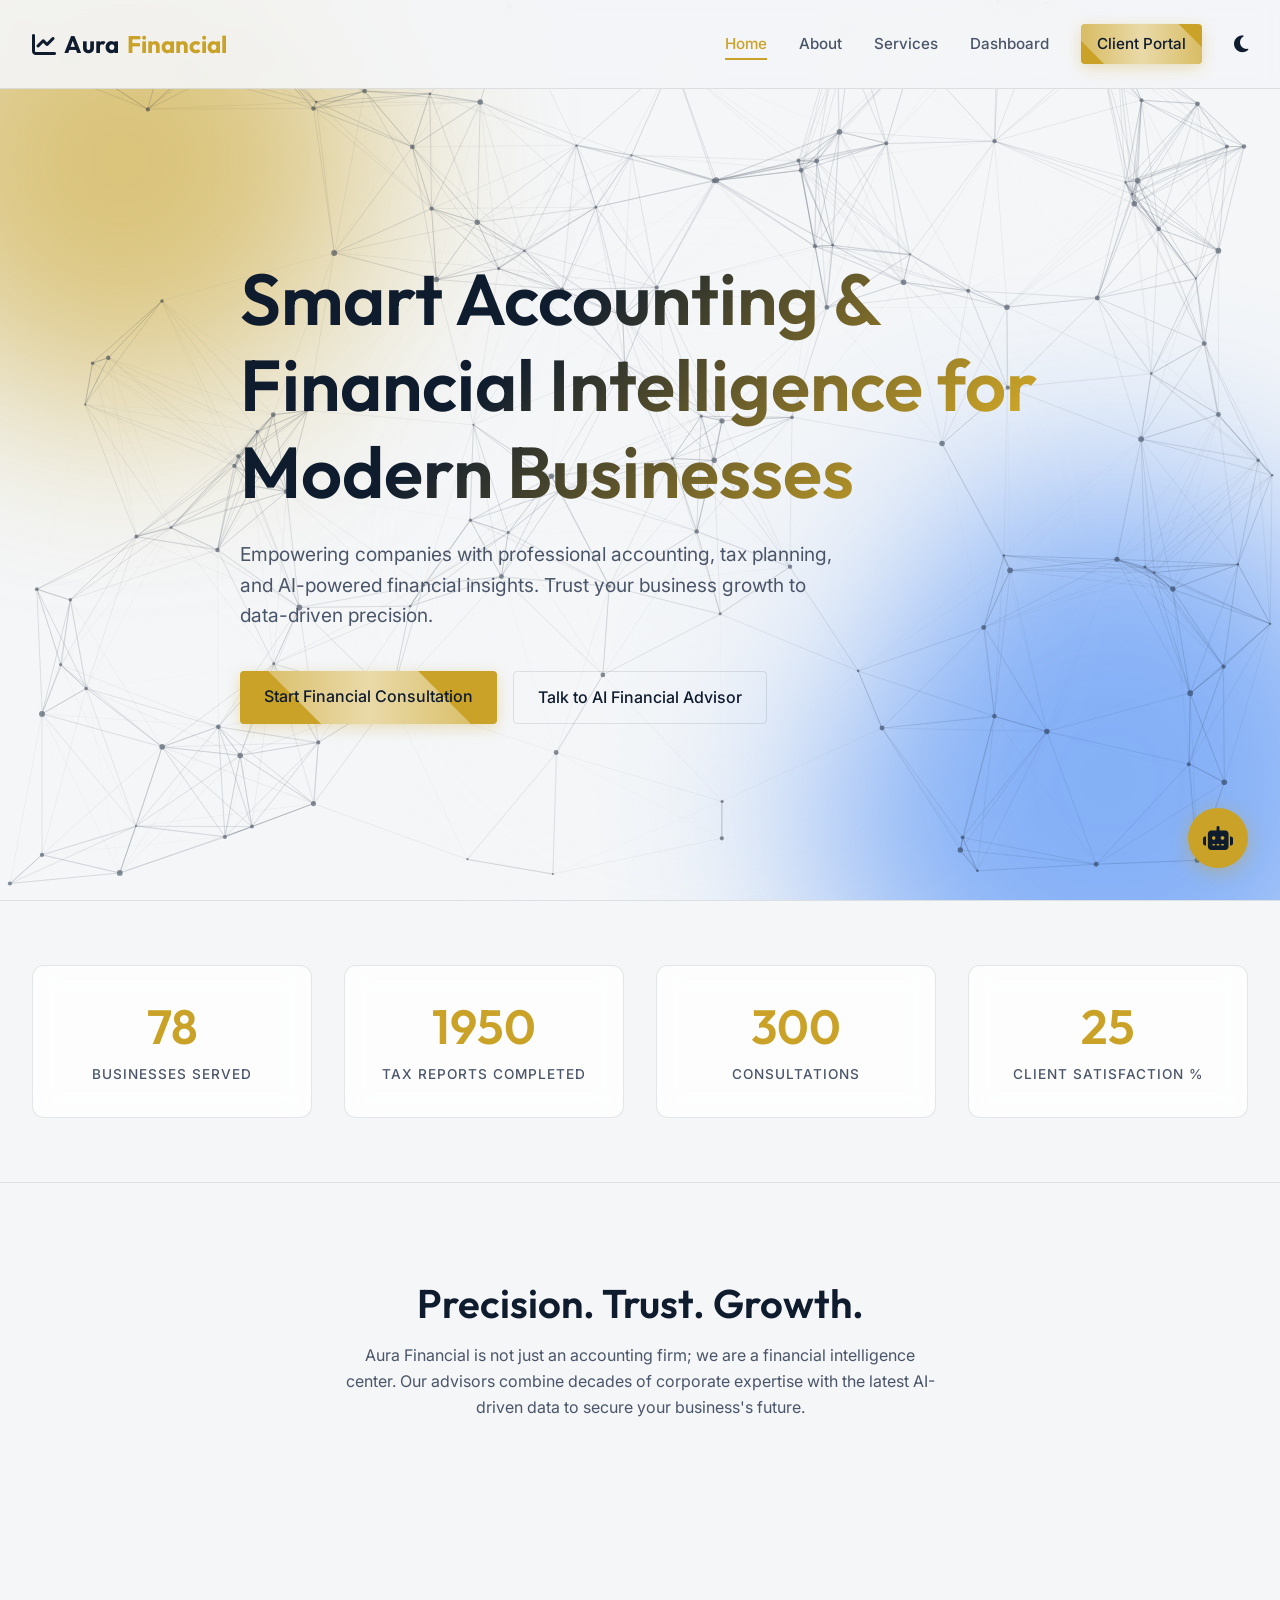
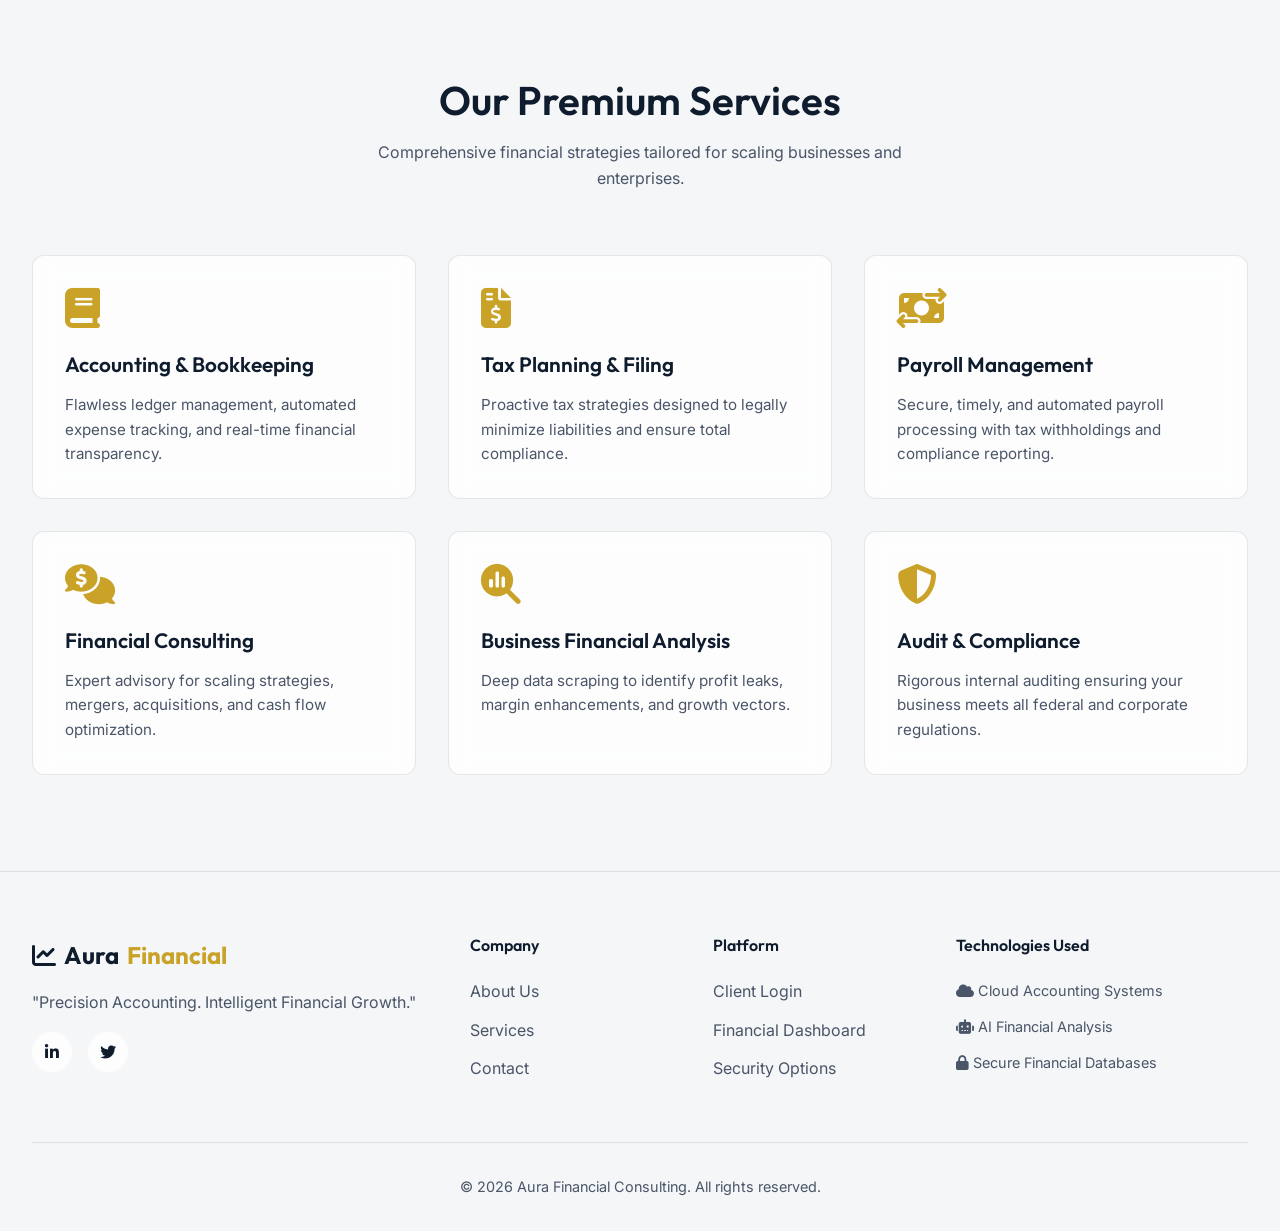
==== index.html @ 4a57e8b7 "Add files via upload" ====
<!DOCTYPE html>
<html lang="en">
<head>
    <meta charset="UTF-8">
    <meta name="viewport" content="width=device-width, initial-scale=1.0">
    <title>Aura Financial Intelligence | Modern Accounting Platform</title>
    <link rel="stylesheet" href="styles.css">
    <link rel="stylesheet" href="https://cdnjs.cloudflare.com/ajax/libs/font-awesome/6.4.0/css/all.min.css">
</head>
<body>
    <!-- Navbar -->
    <nav class="navbar">
        <div class="container nav-container">
            <div class="logo">
                <i class="fa-solid fa-chart-line"></i> Aura<span>Financial</span>
            </div>
            <div class="nav-links">
                <a href="index.html" class="active">Home</a>
                <a href="#about">About</a>
                <a href="#services">Services</a>
                <a href="dashboard.html">Dashboard</a>
                <a href="login.html" class="btn btn-primary" style="color: #0F1C2E; padding: 0.5rem 1rem;">Client Portal</a>
                <button class="theme-toggle" id="theme-toggle" title="Toggle Light/Dark Mode">
                    <i class="fa-solid fa-moon"></i>
                </button>
            </div>
        </div>
    </nav>

    <!-- Hero Section -->
    <section class="hero">
        <div class="glow-orb orb-1"></div>
        <div class="glow-orb orb-2"></div>
        <div class="glow-orb orb-3"></div>
        <canvas id="canvas-bg"></canvas>
        <div class="container">
            <div class="hero-content">
                <h1>Smart Accounting & Financial Intelligence for Modern Businesses</h1>
                <p>Empowering companies with professional accounting, tax planning, and AI-powered financial insights. Trust your business growth to data-driven precision.</p>
                <div class="hero-btns">
                    <a href="register.html" class="btn btn-primary">Start Financial Consultation</a>
                    <a href="javascript:void(0)" class="btn btn-secondary" id="open-ai-chat">Talk to AI Financial Advisor</a>
                </div>
            </div>
        </div>
    </section>

    <!-- Stats Section -->
    <section class="stats-section section" style="padding: 4rem 0;">
        <div class="container">
            <div class="stats-grid">
                <div class="stat-item glass-panel reveal-bounce d-1">
                    <h3 class="counter" data-target="500">0</h3>
                    <p>Businesses Served</p>
                </div>
                <div class="stat-item glass-panel reveal-bounce d-2">
                    <h3 class="counter" data-target="15000">0</h3>
                    <p>Tax Reports Completed</p>
                </div>
                <div class="stat-item glass-panel reveal-bounce d-3">
                    <h3 class="counter" data-target="2400">0</h3>
                    <p>Consultations</p>
                </div>
                <div class="stat-item glass-panel reveal-bounce d-4">
                    <h3 class="counter" data-target="99">0</h3>
                    <p>Client Satisfaction %</p>
                </div>
            </div>
        </div>
    </section>

    <!-- About Section -->
    <section id="about" class="section">
        <div class="container">
            <div class="section-header reveal-bounce">
                <h2>Precision. Trust. Growth.</h2>
                <p>Aura Financial is not just an accounting firm; we are a financial intelligence center. Our advisors combine decades of corporate expertise with the latest AI-driven data to secure your business's future.</p>
            </div>
        </div>
    </section>

    <!-- Services Section -->
    <section id="services" class="section" style="background-color: var(--primary-light);">
        <div class="container">
            <div class="section-header reveal">
                <h2>Our Premium Services</h2>
                <p>Comprehensive financial strategies tailored for scaling businesses and enterprises.</p>
            </div>
            <div class="services-grid">
                <div class="service-card glass-panel reveal-zoom d-1">
                    <i class="fa-solid fa-book service-icon"></i>
                    <h3>Accounting & Bookkeeping</h3>
                    <p>Flawless ledger management, automated expense tracking, and real-time financial transparency.</p>
                </div>
                <div class="service-card glass-panel reveal-zoom d-2">
                    <i class="fa-solid fa-file-invoice-dollar service-icon"></i>
                    <h3>Tax Planning & Filing</h3>
                    <p>Proactive tax strategies designed to legally minimize liabilities and ensure total compliance.</p>
                </div>
                <div class="service-card glass-panel reveal-zoom d-3">
                    <i class="fa-solid fa-money-bill-transfer service-icon"></i>
                    <h3>Payroll Management</h3>
                    <p>Secure, timely, and automated payroll processing with tax withholdings and compliance reporting.</p>
                </div>
                <div class="service-card glass-panel reveal-zoom d-4">
                    <i class="fa-solid fa-comments-dollar service-icon"></i>
                    <h3>Financial Consulting</h3>
                    <p>Expert advisory for scaling strategies, mergers, acquisitions, and cash flow optimization.</p>
                </div>
                <div class="service-card glass-panel reveal-zoom d-5">
                    <i class="fa-solid fa-magnifying-glass-chart service-icon"></i>
                    <h3>Business Financial Analysis</h3>
                    <p>Deep data scraping to identify profit leaks, margin enhancements, and growth vectors.</p>
                </div>
                <div class="service-card glass-panel reveal-zoom d-6">
                    <i class="fa-solid fa-shield-halved service-icon"></i>
                    <h3>Audit & Compliance</h3>
                    <p>Rigorous internal auditing ensuring your business meets all federal and corporate regulations.</p>
                </div>
            </div>
        </div>
    </section>

    <!-- Footer -->
    <footer class="footer">
        <div class="container">
            <div class="footer-grid">
                <div class="footer-col">
                    <div class="logo">
                        <i class="fa-solid fa-chart-line"></i> Aura<span>Financial</span>
                    </div>
                    <p style="margin-top: 1rem;">"Precision Accounting. Intelligent Financial Growth."</p>
                    <div class="social-links">
                        <a href="#"><i class="fa-brands fa-linkedin-in"></i></a>
                        <a href="#"><i class="fa-brands fa-twitter"></i></a>
                    </div>
                </div>
                <div class="footer-col">
                    <h4>Company</h4>
                    <ul class="footer-links">
                        <li><a href="#about">About Us</a></li>
                        <li><a href="#services">Services</a></li>
                        <li><a href="#">Contact</a></li>
                    </ul>
                </div>
                <div class="footer-col">
                    <h4>Platform</h4>
                    <ul class="footer-links">
                        <li><a href="login.html">Client Login</a></li>
                        <li><a href="dashboard.html">Financial Dashboard</a></li>
                        <li><a href="#">Security Options</a></li>
                    </ul>
                </div>
                <div class="footer-col">
                    <h4>Technologies Used</h4>
                    <ul class="footer-links" style="color: var(--text-muted); font-size: 0.9rem;">
                        <li><i class="fa-solid fa-cloud"></i> Cloud Accounting Systems</li>
                        <li><i class="fa-solid fa-robot"></i> AI Financial Analysis</li>
                        <li><i class="fa-solid fa-lock"></i> Secure Financial Databases</li>
                    </ul>
                </div>
            </div>
            <div class="footer-bottom">
                &copy; 2026 Aura Financial Consulting. All rights reserved.
            </div>
        </div>
    </footer>

    <!-- AI Chatbot -->
    <div class="ai-chatbot">
        <div class="chatbot-btn" id="chatbot-toggle">
            <i class="fa-solid fa-robot"></i>
        </div>
        <div class="chatbot-window" id="chatbot-window">
            <div class="chatbot-header">
                <h4><i class="fa-solid fa-robot" style="color: var(--accent);"></i> Aura AI Advisor</h4>
                <button class="close-chat" id="close-chat"><i class="fa-solid fa-times"></i></button>
            </div>
            <div class="chatbot-messages" id="chatbot-messages">
                <div class="msg msg-ai">Hello. I am the Aura AI Financial Advisor. How can I assist you with your business finances today?</div>
            </div>
            <div class="chatbot-input">
                <input type="text" id="chat-input" placeholder="Ask about taxes, cash flow...">
                <button id="send-chat"><i class="fa-solid fa-paper-plane"></i></button>
            </div>
        </div>
    </div>

    <script src="script.js"></script>
</body>
</html>
---- styles.css ----
@import url('https://fonts.googleapis.com/css2?family=Inter:wght@300;400;500;600;700;800&family=Outfit:wght@300;400;500;600;700;800&display=swap');

:root {
  /* Colors */
  --primary: #0F1C2E;
  --primary-light: #1A2B45;
  --accent: #C9A227;
  --accent-hover: #b08d22;
  --text-main: #FFFFFF;
  --text-muted: #A0AABF;
  --bg-main: #0F1C2E;
  --bg-card: rgba(26, 43, 69, 0.4);
  --bg-card-hover: rgba(26, 43, 69, 0.7);
  --border: rgba(255, 255, 255, 0.1);
  --shadow-color: rgba(0, 0, 0, 0.2);
  --glass-border: rgba(255,255,255,0.05);

  /* Typography */
  --font-main: 'Inter', sans-serif;
  --font-heading: 'Outfit', sans-serif;

  /* Transitions */
  --transition: all 0.3s cubic-bezier(0.25, 0.8, 0.25, 1);
}

.light-mode {
  --primary: #FFFFFF;
  --primary-light: #F4F6F8;
  --accent: #C9A227;
  --accent-hover: #1A2B45;
  --text-main: #0F1C2E;
  --text-muted: #4A5568;
  --bg-main: #F4F6F8;
  --bg-card: rgba(255, 255, 255, 0.8);
  --bg-card-hover: rgba(255, 255, 255, 1);
  --border: rgba(15, 28, 46, 0.1);
  --shadow-color: rgba(15, 28, 46, 0.05);
  --glass-border: rgba(15,28,46,0.1);
}

* {
  margin: 0;
  padding: 0;
  box-sizing: border-box;
}

body {
  font-family: var(--font-main);
  background-color: var(--bg-main);
  color: var(--text-main);
  line-height: 1.6;
  overflow-x: hidden;
  transition: background-color 0.5s ease, color 0.5s ease;
}

h1, h2, h3, h4, h5, h6 {
  font-family: var(--font-heading);
  font-weight: 600;
  line-height: 1.2;
}

a {
  text-decoration: none;
  color: inherit;
}

/* Utilities */
.container {
  max-width: 1280px;
  margin: 0 auto;
  padding: 0 2rem;
}

.btn {
  display: inline-block;
  padding: 0.8rem 1.5rem;
  border-radius: 4px;
  font-weight: 500;
  text-align: center;
  cursor: pointer;
  transition: all 0.5s cubic-bezier(0.175, 0.885, 0.32, 1.275);
  border: none;
  font-family: var(--font-main);
  position: relative;
  overflow: hidden;
  z-index: 1;
}

.btn-primary {
  background-color: var(--accent);
  color: #0F1C2E;
  box-shadow: 0 4px 15px rgba(201, 162, 39, 0.3);
  animation: extremePulse 2s infinite alternate;
}

@keyframes extremePulse {
  0% { transform: scale(1); box-shadow: 0 4px 15px rgba(201, 162, 39, 0.3); }
  100% { transform: scale(1.05); box-shadow: 0 10px 40px rgba(201, 162, 39, 0.8); }
}

.btn-primary::before {
  content: '';
  position: absolute;
  top: -50%;
  left: -50%;
  width: 200%;
  height: 200%;
  background: linear-gradient(45deg, transparent, rgba(255,255,255,0.6), transparent);
  transform: rotate(45deg);
  animation: swipeLight 2s infinite linear;
  z-index: -1;
}

@keyframes swipeLight {
  0% { left: -100%; }
  100% { left: 100%; }
}

.btn-primary:hover {
  background-color: var(--accent-hover);
  transform: translateY(-5px) scale(1.1) !important;
  box-shadow: 0 15px 40px rgba(201, 162, 39, 0.9);
}

.btn-secondary {
  background-color: transparent;
  color: var(--text-main);
  border: 1px solid var(--border);
  animation: floatBtn 3s infinite ease-in-out;
}

@keyframes floatBtn {
  0%, 100% { transform: translateY(0); }
  50% { transform: translateY(-8px); }
}

.btn-secondary:hover {
  background-color: var(--primary-light);
  border-color: var(--accent);
  transform: scale(1.1) rotate(-2deg) !important;
}

/* Navigation */
.navbar {
  position: fixed;
  top: 0;
  width: 100%;
  padding: 1.5rem 0;
  z-index: 1000;
  background: rgba(15, 28, 46, 0.8);
  backdrop-filter: blur(10px);
  -webkit-backdrop-filter: blur(10px);
  border-bottom: 1px solid var(--border);
  transition: background 0.3s ease;
}

.light-mode .navbar {
  background: rgba(244, 246, 248, 0.9);
}

.nav-container {
  display: flex;
  justify-content: space-between;
  align-items: center;
}

.logo {
  font-family: var(--font-heading);
  font-size: 1.5rem;
  font-weight: 700;
  color: var(--text-main);
  display: flex;
  align-items: center;
  gap: 0.5rem;
}

.logo span {
  color: var(--accent);
}

.nav-links {
  display: flex;
  gap: 2rem;
  align-items: center;
}

.nav-links a {
  font-weight: 500;
  font-size: 0.95rem;
  color: var(--text-muted);
  transition: var(--transition);
  position: relative;
}

.nav-links a:hover, .nav-links a.active {
  color: var(--accent);
}

.nav-links a::after {
  content: '';
  position: absolute;
  bottom: -4px;
  left: 0;
  width: 0;
  height: 2px;
  background-color: var(--accent);
  transition: var(--transition);
}

.nav-links a:hover::after, .nav-links a.active::after {
  width: 100%;
}

.theme-toggle {
  background: none;
  border: none;
  color: var(--text-main);
  cursor: pointer;
  font-size: 1.2rem;
  display: flex;
  align-items: center;
  justify-content: center;
}

/* Hero Section */
.hero {
  min-height: 100vh;
  display: flex;
  align-items: center;
  position: relative;
  overflow: hidden;
  padding-top: 5rem;
}

#canvas-bg {
  position: absolute;
  top: 0;
  left: 0;
  width: 100%;
  height: 100%;
  z-index: 1;
  opacity: 0.6;
}

.hero-content {
  position: relative;
  z-index: 2;
  max-width: 800px;
}

/* Hero Glowing Orbs */
.glow-orb {
  position: absolute;
  border-radius: 50%;
  filter: blur(100px);
  z-index: 0;
  animation: orbFloat 15s infinite alternate ease-in-out;
  opacity: 0.6;
}

.orb-1 {
  width: 500px;
  height: 500px;
  background: var(--accent);
  top: -10%;
  left: -10%;
  animation-delay: 0s;
}

.orb-2 {
  width: 600px;
  height: 600px;
  background: #3b82f6;
  bottom: -20%;
  right: -10%;
  animation-delay: -5s;
}

.orb-3 {
  width: 400px;
  height: 400px;
  background: var(--primary-light);
  top: 40%;
  left: 40%;
  animation-delay: -10s;
}

@keyframes orbFloat {
  0% { transform: translate(0, 0) scale(1) rotate(0deg); opacity: 0.4; }
  33% { transform: translate(100px, 150px) scale(1.2) rotate(45deg); opacity: 0.8; }
  66% { transform: translate(-100px, 50px) scale(0.8) rotate(90deg); opacity: 0.5; }
  100% { transform: translate(50px, -100px) scale(1.5) rotate(180deg); opacity: 0.7; }
}

.hero h1 {
  font-size: 4.5rem;
  margin-bottom: 1.5rem;
  background: linear-gradient(135deg, #FFFFFF 20%, var(--accent) 50%, #FFFFFF 80%);
  background-size: 200% auto;
  -webkit-background-clip: text;
  background-clip: text;
  -webkit-text-fill-color: transparent;
  animation: fadeUp 1s ease forwards, crazyGradient 3s linear infinite;
}

@keyframes crazyGradient {
  0% { background-position: 0% center; }
  100% { background-position: 200% center; }
}

.light-mode .hero h1 {
  background: linear-gradient(135deg, #0F1C2E 20%, var(--accent) 50%, #0F1C2E 80%);
  background-size: 200% auto;
  -webkit-background-clip: text;
  background-clip: text;
  -webkit-text-fill-color: transparent;
}

.hero p {
  font-size: 1.2rem;
  color: var(--text-muted);
  margin-bottom: 2.5rem;
  max-width: 600px;
  animation: fadeUp 1s ease forwards 0.2s;
  opacity: 0;
}

.hero-btns {
  display: flex;
  gap: 1rem;
  animation: fadeUp 1s ease forwards 0.4s;
  opacity: 0;
}

/* Glass Cards (OVER THE TOP) */
.glass-panel {
  background: var(--bg-card);
  backdrop-filter: blur(12px);
  -webkit-backdrop-filter: blur(12px);
  border: 1px solid var(--glass-border);
  border-radius: 12px;
  padding: 2rem;
  transition: transform 0.6s cubic-bezier(0.68, -0.55, 0.265, 1.55), box-shadow 0.6s ease;
  position: relative;
  overflow: hidden;
}

.glass-panel::before {
  content: '';
  position: absolute;
  top: -50%;
  left: -50%;
  width: 200%;
  height: 200%;
  background: radial-gradient(circle, rgba(201, 162, 39, 0.4) 0%, transparent 60%);
  opacity: 0;
  transition: opacity 0.5s ease;
  z-index: 0;
  pointer-events: none;
}

.glass-panel > * {
  position: relative;
  z-index: 2;
}

.glass-panel:hover::before {
  opacity: 1;
  animation: spinGlow 4s linear infinite;
}

@keyframes spinGlow {
  0% { transform: rotate(0deg); }
  100% { transform: rotate(360deg); }
}

.glass-panel:hover {
  background: var(--bg-card-hover);
  border-color: var(--accent);
  transform: translateY(-15px) scale(1.08) rotateX(5deg) rotateY(5deg);
  box-shadow: 0 25px 60px rgba(0,0,0,0.5), 0 0 30px rgba(201, 162, 39, 0.3);
}

/* Sections */
.section {
  padding: 6rem 0;
  position: relative;
}

.section-header {
  text-align: center;
  margin-bottom: 4rem;
}

.section-header h2 {
  font-size: 2.5rem;
  margin-bottom: 1rem;
}

.section-header p {
  color: var(--text-muted);
  max-width: 600px;
  margin: 0 auto;
}

/* Services Grid */
.services-grid {
  display: grid;
  grid-template-columns: repeat(auto-fit, minmax(300px, 1fr));
  gap: 2rem;
}

.service-icon {
  font-size: 2.5rem;
  color: var(--accent);
  margin-bottom: 1.5rem;
  display: inline-block;
  transition: transform 0.5s cubic-bezier(0.68, -0.55, 0.265, 1.55);
}

.service-card:hover .service-icon {
  transform: scale(1.5) rotate(360deg);
  text-shadow: 0 0 20px var(--accent);
}

.service-card:hover h3 {
  color: var(--accent);
  transform: scale(1.05);
  transition: all 0.3s;
}

.service-card h3 {
  font-size: 1.3rem;
  margin-bottom: 1rem;
}

.service-card p {
  color: var(--text-muted);
  font-size: 0.95rem;
}

/* Stats Section */
.stats-section {
  background: var(--primary-light);
  border-top: 1px solid var(--border);
  border-bottom: 1px solid var(--border);
}

.stats-grid {
  display: grid;
  grid-template-columns: repeat(auto-fit, minmax(200px, 1fr));
  gap: 2rem;
  text-align: center;
}

.stat-item h3 {
  font-size: 3rem;
  color: var(--accent);
  margin-bottom: 0.5rem;
}

.stat-item p {
  color: var(--text-muted);
  font-weight: 500;
  text-transform: uppercase;
  letter-spacing: 1px;
  font-size: 0.85rem;
}

/* Auth Forms (Login / Register) */
.auth-wrapper {
  min-height: 100vh;
  display: flex;
  align-items: center;
  justify-content: center;
  padding: 2rem;
  background-image: radial-gradient(circle at 50% -20%, var(--primary-light) 0%, var(--bg-main) 100%);
}

.auth-form {
  max-width: 450px;
  width: 100%;
}

.auth-header {
  text-align: center;
  margin-bottom: 2rem;
}

.auth-header h2 {
  font-size: 2rem;
  margin-bottom: 0.5rem;
}

.auth-header p {
  color: var(--text-muted);
}

.form-group {
  margin-bottom: 1.5rem;
}

.form-group label {
  display: block;
  margin-bottom: 0.5rem;
  font-weight: 500;
  font-size: 0.9rem;
}

.form-control {
  width: 100%;
  padding: 0.8rem 1rem;
  background: var(--primary);
  border: 1px solid var(--border);
  border-radius: 4px;
  color: var(--text-main);
  font-family: var(--font-main);
  transition: var(--transition);
}

.form-control:focus {
  outline: none;
  border-color: var(--accent);
  box-shadow: 0 0 0 2px rgba(201, 162, 39, 0.2);
}

.auth-options {
  display: flex;
  justify-content: space-between;
  align-items: center;
  margin-bottom: 1.5rem;
  font-size: 0.9rem;
  color: var(--text-muted);
}

.auth-options a {
  color: var(--accent);
}

.auth-btn {
  width: 100%;
  padding: 1rem;
  font-size: 1rem;
  margin-bottom: 1rem;
}

.auth-footer {
  text-align: center;
  font-size: 0.9rem;
  color: var(--text-muted);
}

.auth-footer a {
  color: var(--accent);
  font-weight: 500;
}

/* Dashboard Layout */
.dashboard-layout {
  display: flex;
  height: 100vh;
  overflow: hidden;
}

.sidebar {
  width: 280px;
  background: var(--primary-light);
  border-right: 1px solid var(--border);
  display: flex;
  flex-direction: column;
  transition: var(--transition);
}

.sidebar-header {
  height: 80px;
  display: flex;
  align-items: center;
  padding: 0 2rem;
  border-bottom: 1px solid var(--border);
}

.sidebar-menu {
  flex: 1;
  padding: 2rem 0;
  overflow-y: auto;
}

.menu-item {
  display: flex;
  align-items: center;
  gap: 1rem;
  padding: 1rem 2rem;
  color: var(--text-muted);
  transition: var(--transition);
  border-left: 3px solid transparent;
}

.menu-item:hover, .menu-item.active {
  color: var(--accent);
  background: rgba(201, 162, 39, 0.05);
  border-left-color: var(--accent);
}

.menu-item i {
  font-size: 1.2rem;
}

.sidebar-footer {
  padding: 2rem;
  border-top: 1px solid var(--border);
}

.main-content {
  flex: 1;
  display: flex;
  flex-direction: column;
  overflow: hidden;
}

.topbar {
  height: 80px;
  background: var(--bg-main);
  border-bottom: 1px solid var(--border);
  display: flex;
  align-items: center;
  justify-content: space-between;
  padding: 0 2rem;
}

.dashboard-content {
  flex: 1;
  overflow-y: auto;
  padding: 2rem;
  background: var(--bg-main);
}

.dashboard-header {
  margin-bottom: 2rem;
  display: flex;
  justify-content: space-between;
  align-items: center;
}

/* Dashboard Stats Cards */
.dash-stats-grid {
  display: grid;
  grid-template-columns: repeat(auto-fit, minmax(240px, 1fr));
  gap: 1.5rem;
  margin-bottom: 2rem;
}

.dash-stat-card {
  padding: 1.5rem;
  border-radius: 8px;
  background: var(--primary-light);
  border: 1px solid var(--border);
  position: relative;
  overflow: hidden;
}

.stat-title {
  color: var(--text-muted);
  font-size: 0.9rem;
  margin-bottom: 0.5rem;
}

.stat-value {
  font-size: 2rem;
  font-family: var(--font-heading);
  font-weight: 700;
}

.stat-trend {
  display: flex;
  align-items: center;
  gap: 0.5rem;
  font-size: 0.85rem;
  margin-top: 0.5rem;
}

.trend-up { color: #22c55e; }
.trend-down { color: #ef4444; }

.dash-icon {
  position: absolute;
  top: 1.5rem;
  right: 1.5rem;
  color: var(--text-muted);
  opacity: 0.5;
  font-size: 1.5rem;
}

/* Charts Section */
.charts-grid {
  display: grid;
  grid-template-columns: 2fr 1fr;
  gap: 1.5rem;
  margin-bottom: 2rem;
}

.chart-card {
  background: var(--primary-light);
  border: 1px solid var(--border);
  border-radius: 8px;
  padding: 1.5rem;
}

.chart-header {
  display: flex;
  justify-content: space-between;
  align-items: center;
  margin-bottom: 1.5rem;
}

.canvas-container {
  height: 300px;
  width: 100%;
}

/* Animations */
@keyframes fadeUp {
  from {
    opacity: 0;
    transform: translateY(20px);
  }
  to {
    opacity: 1;
    transform: translateY(0);
  }
}

/* Footer */
.footer {
  background: var(--primary-light);
  border-top: 1px solid var(--border);
  padding: 4rem 0 2rem;
}

.footer-grid {
  display: grid;
  grid-template-columns: 2fr 1fr 1fr 1.5fr;
  gap: 3rem;
  margin-bottom: 3rem;
}

.footer-col h4 {
  margin-bottom: 1.5rem;
  color: var(--text-main);
}

.footer-col p {
  color: var(--text-muted);
  margin-bottom: 1rem;
}

.footer-links {
  list-style: none;
}

.footer-links li {
  margin-bottom: 0.8rem;
}

.footer-links a {
  color: var(--text-muted);
  transition: var(--transition);
}

.footer-links a:hover {
  color: var(--accent);
}

.social-links {
  display: flex;
  gap: 1rem;
  margin-top: 1rem;
}

.social-links a {
  width: 40px;
  height: 40px;
  border-radius: 50%;
  background: var(--bg-card);
  display: flex;
  align-items: center;
  justify-content: center;
  color: var(--text-main);
  transition: var(--transition);
}

.social-links a:hover {
  background: var(--accent);
  color: #0F1C2E;
}

.footer-bottom {
  text-align: center;
  padding-top: 2rem;
  border-top: 1px solid var(--border);
  color: var(--text-muted);
  font-size: 0.9rem;
}

/* AI Chatbot */
.ai-chatbot {
  position: fixed;
  bottom: 2rem;
  right: 2rem;
  z-index: 999;
  animation: float 4s ease-in-out infinite;
}

@keyframes float {
  0% { transform: translateY(0); }
  50% { transform: translateY(-10px); }
  100% { transform: translateY(0); }
}

.chatbot-btn {
  width: 60px;
  height: 60px;
  border-radius: 50%;
  background: var(--accent);
  color: #0F1C2E;
  display: flex;
  align-items: center;
  justify-content: center;
  font-size: 1.5rem;
  box-shadow: 0 4px 20px rgba(201, 162, 39, 0.4);
  cursor: pointer;
  transition: transform 0.4s cubic-bezier(0.175, 0.885, 0.32, 1.275), box-shadow 0.4s ease;
}

.chatbot-btn:hover {
  transform: scale(1.15) rotate(5deg);
  box-shadow: 0 8px 30px rgba(201, 162, 39, 0.6);
}

.chatbot-window {
  position: absolute;
  bottom: 80px;
  right: 0;
  width: 350px;
  background: var(--primary-light);
  border: 1px solid var(--border);
  border-radius: 12px;
  box-shadow: 0 10px 40px rgba(0,0,0,0.3);
  display: none;
  flex-direction: column;
  overflow: hidden;
  transform-origin: bottom right;
  transition: transform 0.3s cubic-bezier(0.175, 0.885, 0.32, 1.275), opacity 0.3s;
}

.chatbot-window.active {
  display: flex;
  animation: scaleIn 0.4s cubic-bezier(0.175, 0.885, 0.32, 1.275) forwards;
}

@keyframes scaleIn {
  from {
    opacity: 0;
    transform: scale(0.8) translateY(20px);
  }
  to {
    opacity: 1;
    transform: scale(1) translateY(0);
  }
}

.chatbot-header {
  background: var(--primary);
  padding: 1rem;
  display: flex;
  justify-content: space-between;
  align-items: center;
  border-bottom: 1px solid var(--border);
}

.chatbot-header h4 {
  display: flex;
  align-items: center;
  gap: 0.5rem;
}

.close-chat {
  background: none;
  border: none;
  color: var(--text-muted);
  cursor: pointer;
  transition: transform 0.3s ease;
}

.close-chat:hover {
  transform: rotate(90deg);
  color: var(--text-main);
}

.chatbot-messages {
  height: 300px;
  padding: 1rem;
  overflow-y: auto;
  display: flex;
  flex-direction: column;
  gap: 1rem;
  scroll-behavior: smooth;
}

.msg {
  max-width: 80%;
  padding: 0.8rem 1rem;
  border-radius: 8px;
  font-size: 0.9rem;
  animation: msgPop 0.3s cubic-bezier(0.175, 0.885, 0.32, 1.275) forwards;
  opacity: 0;
}

@keyframes msgPop {
  from { opacity: 0; transform: translateY(10px) scale(0.95); }
  to { opacity: 1; transform: translateY(0) scale(1); }
}

.msg-ai {
  background: var(--bg-card);
  align-self: flex-start;
  border-bottom-left-radius: 0;
}

.msg-user {
  background: var(--accent);
  color: #0F1C2E;
  align-self: flex-end;
  border-bottom-right-radius: 0;
}

.chatbot-input {
  display: flex;
  padding: 1rem;
  border-top: 1px solid var(--border);
  background: var(--primary);
}

.chatbot-input input {
  flex: 1;
  background: transparent;
  border: none;
  color: var(--text-main);
  outline: none;
}

.chatbot-input button {
  background: none;
  border: none;
  color: var(--accent);
  cursor: pointer;
  font-size: 1.2rem;
  transition: transform 0.2s;
}

.chatbot-input button:hover {
  transform: scale(1.2) translateX(3px);
}

/* Scroll Reveal Animations */
.reveal {
  opacity: 0;
  transform: translateY(40px);
  transition: all 0.8s cubic-bezier(0.25, 1, 0.5, 1);
}

.reveal.active {
  opacity: 1;
  transform: translateY(0);
}

.reveal-left {
  opacity: 0;
  transform: translateX(-50px);
  transition: all 0.8s cubic-bezier(0.25, 1, 0.5, 1);
}

.reveal-left.active {
  opacity: 1;
  transform: translateX(0);
}

.reveal-right {
  opacity: 0;
  transform: translateX(50px);
  transition: all 0.8s cubic-bezier(0.25, 1, 0.5, 1);
}

.reveal-right.active {
  opacity: 1;
  transform: translateX(0);
}

.reveal-zoom {
  opacity: 0;
  transform: scale(0.5) rotate(-15deg);
  transition: all 1s cubic-bezier(0.68, -0.55, 0.265, 1.55);
}

.reveal-zoom.active {
  opacity: 1;
  transform: scale(1) rotate(0deg);
}

/* Bounce Reveal */
.reveal-bounce {
  opacity: 0;
  transform: translateY(100px);
  transition: all 1s cubic-bezier(0.68, -0.55, 0.265, 1.55);
}

.reveal-bounce.active {
  opacity: 1;
  transform: translateY(0);
}

/* Stagger Effects */
.d-1 { transition-delay: 100ms; }
.d-2 { transition-delay: 200ms; }
.d-3 { transition-delay: 300ms; }
.d-4 { transition-delay: 400ms; }
.d-5 { transition-delay: 500ms; }
.d-6 { transition-delay: 600ms; }

/* Responsive */
@media (max-width: 992px) {
  .hero h1 { font-size: 3.5rem; }
  .charts-grid { grid-template-columns: 1fr; }
  .footer-grid { grid-template-columns: 1fr 1fr; }
}

@media (max-width: 768px) {
  .hero h1 { font-size: 2.5rem; }
  .nav-links { display: none; }
  .footer-grid { grid-template-columns: 1fr; }
  .dashboard-layout { flex-direction: column; }
  .sidebar { width: 100%; height: auto; border-right: none; border-bottom: 1px solid var(--border); }
  .sidebar-header { display: none; }
  .sidebar-menu { display: flex; flex-direction: row; overflow-x: auto; padding: 1rem; }
  .menu-item { padding: 0.5rem 1rem; }
}
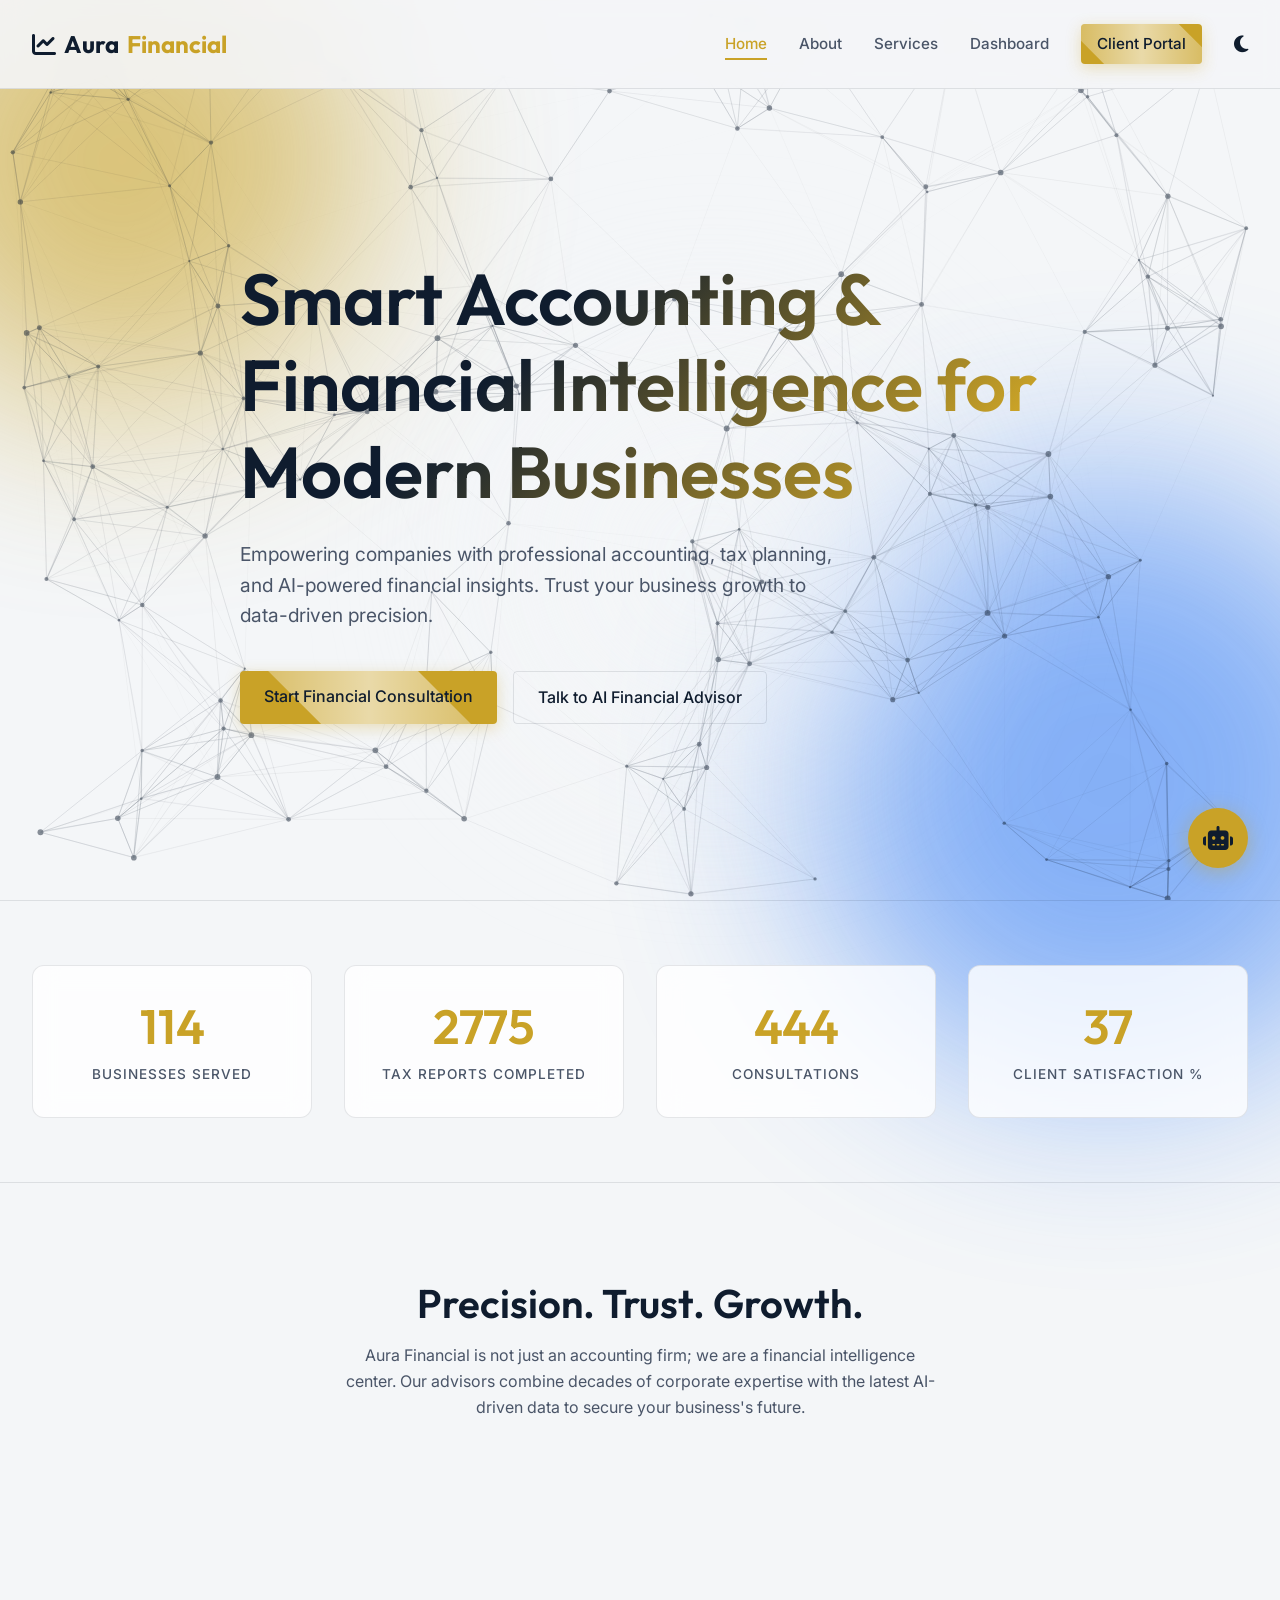
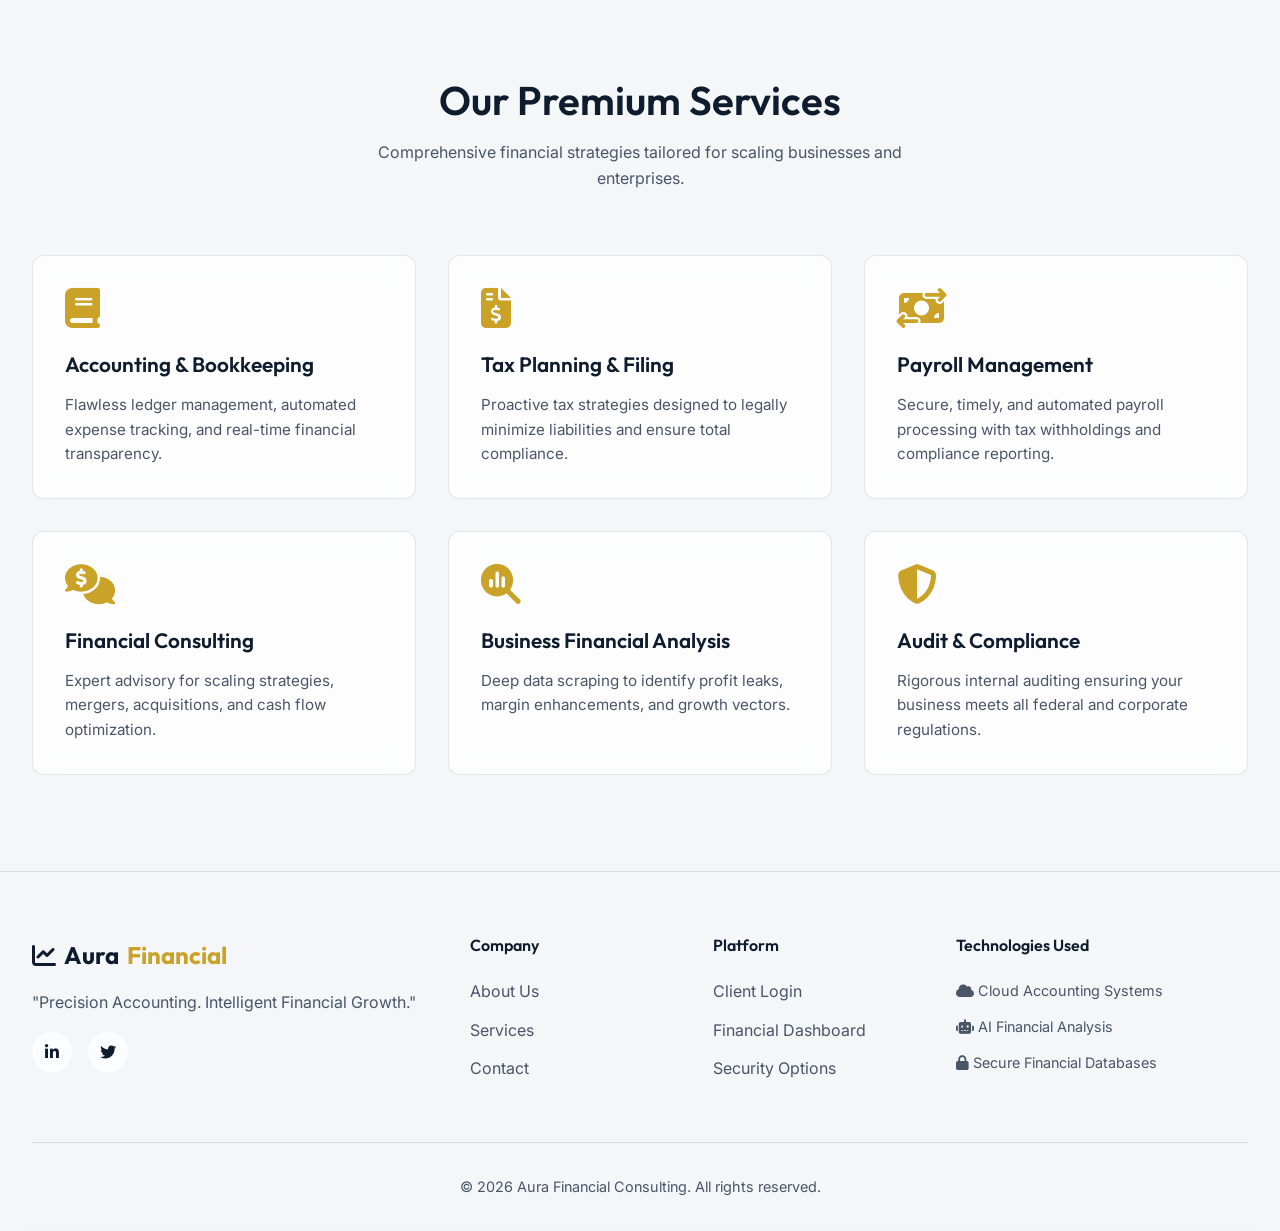
==== commit 95e02a38: "feat: implement global background animation and update UI styling for improved visual consistency" ====
--- a/index.html
+++ b/index.html
@@ -8,6 +8,12 @@
     <link rel="stylesheet" href="https://cdnjs.cloudflare.com/ajax/libs/font-awesome/6.4.0/css/all.min.css">
 </head>
 <body>
+    <!-- Background Animation -->
+    <div class="glow-orb orb-1"></div>
+    <div class="glow-orb orb-2"></div>
+    <div class="glow-orb orb-3"></div>
+    <canvas id="canvas-bg"></canvas>
+    
     <!-- Navbar -->
     <nav class="navbar">
         <div class="container nav-container">
@@ -27,12 +33,7 @@
         </div>
     </nav>
 
-    <!-- Hero Section -->
     <section class="hero">
-        <div class="glow-orb orb-1"></div>
-        <div class="glow-orb orb-2"></div>
-        <div class="glow-orb orb-3"></div>
-        <canvas id="canvas-bg"></canvas>
         <div class="container">
             <div class="hero-content">
                 <h1>Smart Accounting & Financial Intelligence for Modern Businesses</h1>
@@ -80,7 +81,7 @@
     </section>
 
     <!-- Services Section -->
-    <section id="services" class="section" style="background-color: var(--primary-light);">
+    <section id="services" class="section">
         <div class="container">
             <div class="section-header reveal">
                 <h2>Our Premium Services</h2>
--- a/styles.css
+++ b/styles.css
@@ -233,13 +233,14 @@
 }
 
 #canvas-bg {
-  position: absolute;
+  position: fixed;
   top: 0;
   left: 0;
   width: 100%;
-  height: 100%;
-  z-index: 1;
+  height: 100vh;
+  z-index: -2;
   opacity: 0.6;
+  pointer-events: none;
 }
 
 .hero-content {
@@ -250,12 +251,13 @@
 
 /* Hero Glowing Orbs */
 .glow-orb {
-  position: absolute;
+  position: fixed;
   border-radius: 50%;
   filter: blur(100px);
-  z-index: 0;
+  z-index: -3;
   animation: orbFloat 15s infinite alternate ease-in-out;
   opacity: 0.6;
+  pointer-events: none;
 }
 
 .orb-1 {
@@ -441,7 +443,7 @@
 
 /* Stats Section */
 .stats-section {
-  background: var(--primary-light);
+  background: transparent;
   border-top: 1px solid var(--border);
   border-bottom: 1px solid var(--border);
 }
@@ -474,7 +476,7 @@
   align-items: center;
   justify-content: center;
   padding: 2rem;
-  background-image: radial-gradient(circle at 50% -20%, var(--primary-light) 0%, var(--bg-main) 100%);
+  background: transparent;
 }
 
 .auth-form {
@@ -731,9 +733,15 @@
 
 /* Footer */
 .footer {
-  background: var(--primary-light);
+  background: rgba(15, 28, 46, 0.5);
+  backdrop-filter: blur(10px);
+  -webkit-backdrop-filter: blur(10px);
   border-top: 1px solid var(--border);
   padding: 4rem 0 2rem;
+}
+
+.light-mode .footer {
+  background: rgba(244, 246, 248, 0.5);
 }
 
 .footer-grid {
